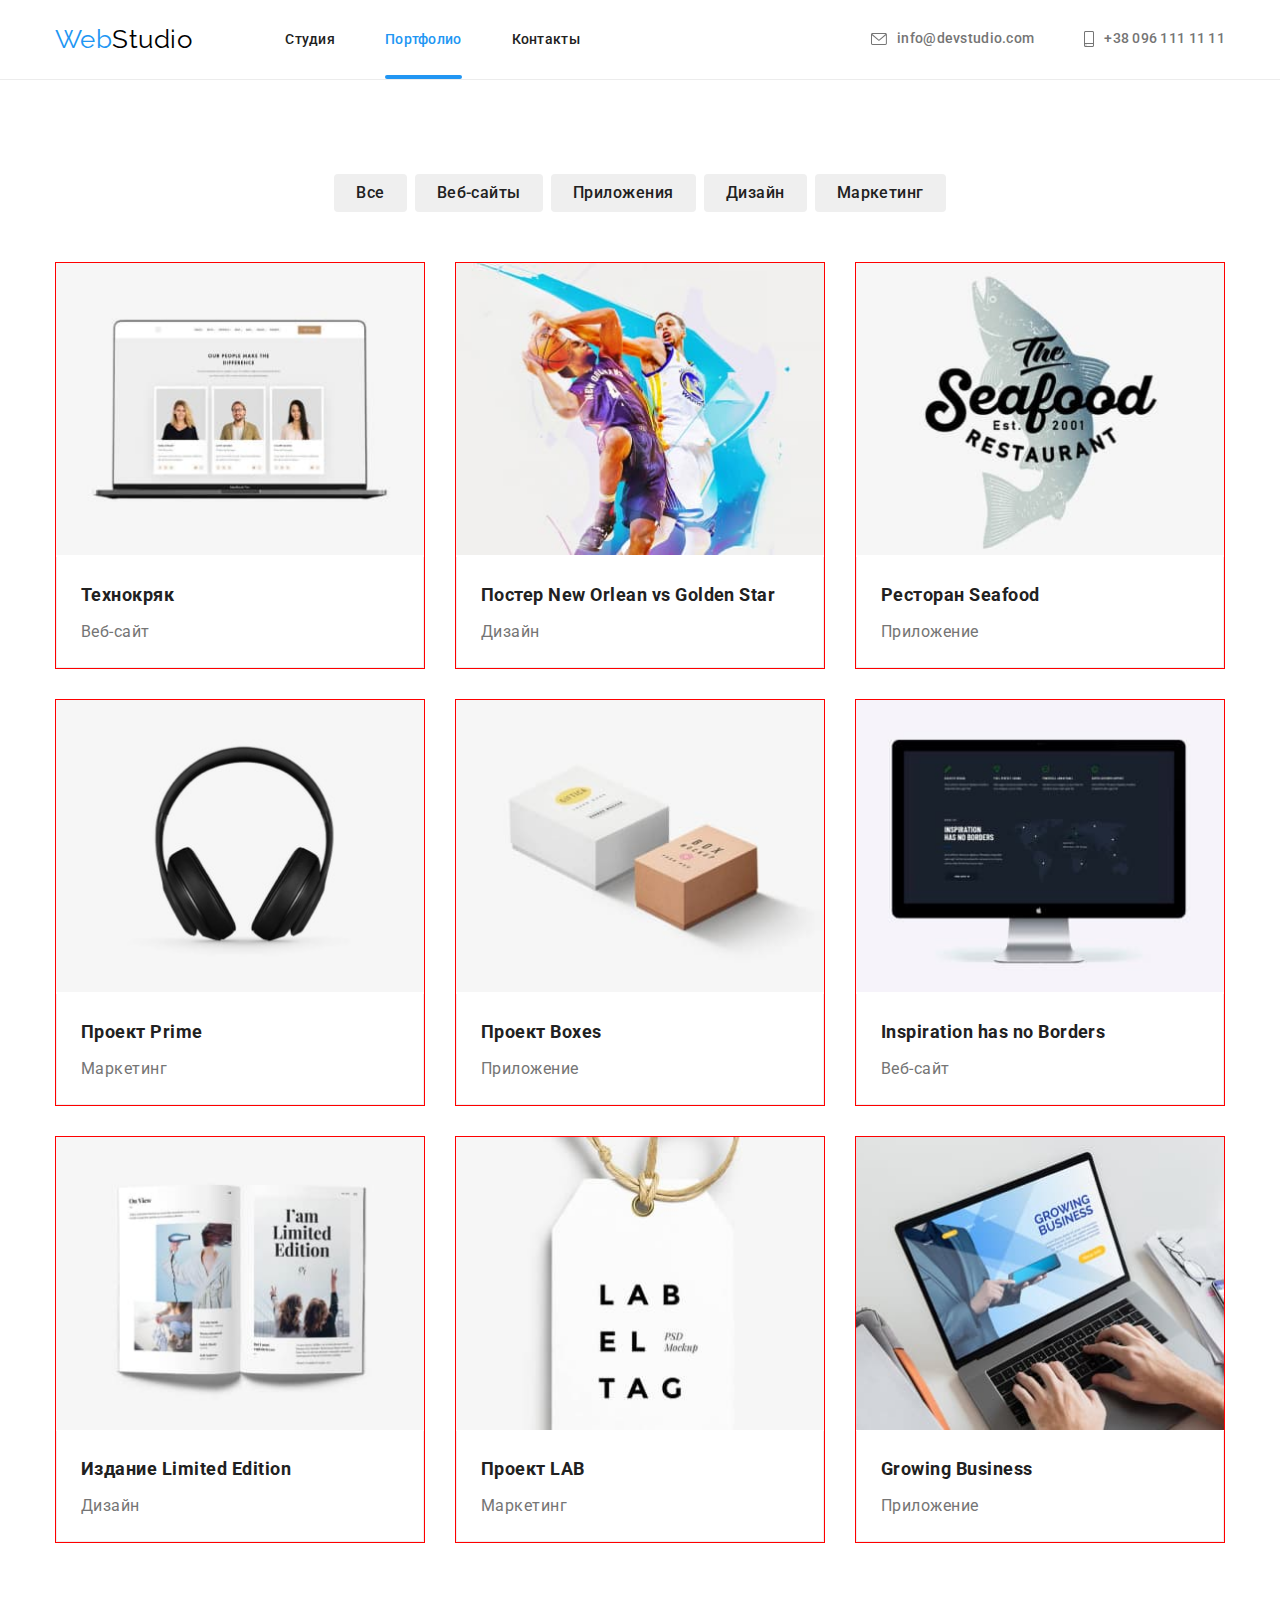
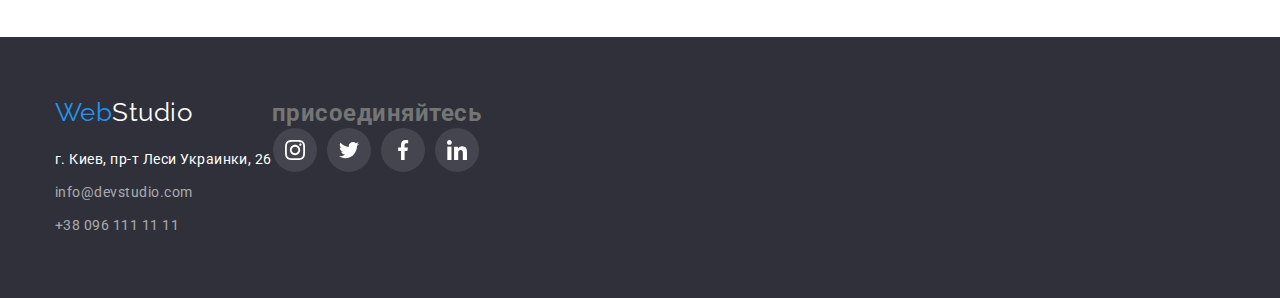
==== portfolio.html @ 3a7b6576 "Выполнены ТЗ, кроме анимации иконкам инпута" ====
<!DOCTYPE html>
<html lang="ru">

<head>
    <meta charset="UTF-8">
    <meta http-equiv="X-UA-Compatible" content="IE=edge">
    <meta name="viewport" content="width=device-width, initial-scale=1.0">
    <title>Портфолио</title>
    <link rel="preconnect" href="https://fonts.googleapis.com">
    <link rel="preconnect" href="https://fonts.gstatic.com" crossorigin>
    <link href="https://fonts.googleapis.com/css2?family=Raleway:wght@700&family=Roboto:wght@400;500;700;900&display=swap"
        rel="stylesheet">
    <link rel="stylesheet" href="https://cdnjs.cloudflare.com/ajax/libs/modern-normalize/1.1.0/modern-normalize.min.css">
    <link rel="stylesheet" href="./css/styles.css">
</head>

<body>
    <header class="header">
    
        <!-- Navigation -->
        <div class="container main-nav">
            <nav class="main-nav">
                <a href="./index.html" class="logo">
                    <span class="logo-part">Web</span>Studio
                </a>
    
                <ul class="site-nav list">
                    <li class="item"> <a href="./index.html" class="link">Студия</a> </li>
                    <li class="item current"> <a href="./portfolio.html" class="link current">Портфолио</a></li>
                    <li class="item"> <a href="" class="link">Контакты</a></li>
                </ul>
    
    
            </nav>
            <ul class="contacts list flex">
                <li class="item">
                    <a href="mailto:info@devstudio.com" class="link">
                        <svg class="contacts-icon" width="16" height="12">
                            <use href="./images/symbol-defs.svg#icon-mail"></use>
                        </svg>
                        info@devstudio.com</a>
                </li>
                <li class="item"> <a href="tel:+380961111111" class="link">
                        <svg class="contacts-icon" width="10" height="16">
                            <use href="./images/symbol-defs.svg#icon-tel"></use>
                        </svg>
                        +38 096 111 11 11</a></li>
            </ul>
        </div>
    
    </header>

    <main>
        <section class="container section">

            <!-- Project navigation -->

            <h1 class="visually-hidden">Наши проекты</h1>
            <ul class="project-nav list">
                <li class="item"><button type="button" class="filter">Все</button></li>
                <li class="item"><button type="button" class="filter">Веб-сайты</button></li>
                <li class="item"><button type="button" class="filter">Приложения</button></li>
                <li class="item"><button type="button" class="filter">Дизайн</button></li>
                <li class="item"><button type="button" class="filter">Маркетинг</button></li>    
            </ul>
        
            <!-- Project list -->
            <ul class="projects list">
                <li class="item">
                    <a href="" class="projects-item-link link">
                        
                        <div class="projects-thumb">
                            <img src="./images/techcrack.jpg" alt="Технокряк"
                            width="370" height="294">
                            <p class="projects-thumb-text">Ресурс предлагает комплексные предложения с разным уровнем функционала и сервисов. Все это позволит посетителю получить
                            исчерпывающие сведения о компании или частном лице.</p>
                            
                        </div>
                        
                        <div class="content">
                            <h2 class="name">Технокряк</h2>
                            <p class="type">Веб-сайт</p>
                        </div>
                            
                    </a>
                    
                </li>
                <li class="item">
                    <a href="" class="projects-item-link link">
                        <div class="projects-thumb">
                            <img src="./images/poster-new-orlean.jpg" alt="Постер New Orlean vs Golden Star" width="370" height="294">
                            <p class="projects-thumb-text">
                                Lorem ipsum dolor sit amet consectetur adipisicing elit. Natus consequuntur vitae, voluptas unde corporis minus?
                            </p>
                        </div>
                        
                        <div class="content">
                            <h2 class="name">Постер New Orlean vs Golden Star</h2>
                            <p class="type">Дизайн</p>
                        </div>
                            
                    </a>
                   
                </li>
                <li class="item">
                    <a href="" class="projects-item-link link">
                        <div class="projects-thumb">
                            <img src="./images/seafood.jpg" alt="Ресторан Seafood" width="370" height="294">
                            <p class="projects-thumb-text">
                                Lorem ipsum dolor sit amet consectetur adipisicing elit. Natus consequuntur vitae, voluptas unde corporis minus?
                            </p>
                        </div>
                        
                        <div class="content">
                            <h2 class="name">Ресторан Seafood</h2>
                            <p class="type">Приложение</p>  
                        </div>
                          
                    </a>
                    
                </li>
                <li class="item">
                    <a href="" class="projects-item-link link">
                        <div class="projects-thumb">
                            <img src="./images/prime.jpg" alt="Проект Prime" width="370" height="294">
                            <p class="projects-thumb-text">
                                Lorem ipsum dolor sit amet consectetur adipisicing elit. Natus consequuntur vitae, voluptas unde corporis minus?
                            </p>
                        </div>
                        
                        <div class="content">
                            <h2 class="name">Проект Prime</h2>
                            <p class="type">Маркетинг</p>
                        </div>
                          
                    </a>
                    
                </li>
                <li class="item">
                    <a href="" class="projects-item-link link">
                        <div class="projects-thumb">
                            <img src="./images/boxes.jpg" alt="Проект Boxes" width="370" height="294">
                            <p class="projects-thumb-text">
                                Lorem ipsum dolor sit amet consectetur adipisicing elit. Natus consequuntur vitae, voluptas unde corporis minus?
                            </p>
                        </div>
                        
                        <div class="content">
                            <h2 class="name">Проект Boxes</h2>
                            <p class="type">Приложение</p> 
                        </div>
                           
                    </a>
                    
                </li>
                <li class="item">
                    <a href="" class="projects-item-link link">
                        <div class="projects-thumb">
                            <img src="./images/inspiration.jpg" alt="Веб-сайт Inspiration has no Borders" width="370" height="294">
                            <p class="projects-thumb-text">
                                Lorem ipsum dolor sit amet consectetur adipisicing elit. Natus consequuntur vitae, voluptas unde corporis minus?
                            </p>
                        </div>
                        
                        <div class="content">
                            <h2 class="name">Inspiration has no Borders</h2>
                            <p class="type">Веб-сайт</p>  
                        </div>
                          
                    </a>
                    
                </li>
                <li class="item">
                    <a href="" class="projects-item-link link">
                        <div class="projects-thumb">
                            <img src="./images/publish.jpg" alt="Издание Limited Edition" width="370" height="294">
                            <p class="projects-thumb-text">
                                Lorem ipsum dolor sit amet consectetur adipisicing elit. Natus consequuntur vitae, voluptas unde corporis minus?
                            </p>
                        </div>
                        
                        <div class="content">
                            <h2 class="name">Издание Limited Edition</h2>
                            <p class="type">Дизайн</p>
                        </div>
                            
                    </a>
                    
                </li>
                <li class="item">
                    <a href="" class="projects-item-link link link">
                        <div class="projects-thumb">
                            <img src="./images/lab.jpg" alt="Проект LAB" width="370" height="294">
                            <p class="projects-thumb-text">
                                Lorem ipsum dolor sit amet consectetur adipisicing elit. Natus consequuntur vitae, voluptas unde corporis minus?
                            </p>
                        </div>
                        
                        <div class="content">
                            <h2 class="name">Проект LAB</h2>
                            <p class="type">Маркетинг</p>  
                        </div>
                          
                    </a>
                    
                </li>
                <li class="item">
                    <a href="" class="projects-item-link link link">
                        <div class="projects-thumb">
                            <img src="./images/business.jpg" alt="Приложение Growing Business" width="370" height="294">
                            <p class="projects-thumb-text">
                                Lorem ipsum dolor sit amet consectetur adipisicing elit. Natus consequuntur vitae, voluptas unde corporis minus?
                            </p>
                        </div>
                        
                        <div class="content">
                            <h2 class="name">Growing Business</h2>
                            <p class="type">Приложение</p>   
                        </div>
                         
                    </a>
                </li>    
            </ul>  
        </section>
    </main>

    <footer class="footer">
        <div class="container">
            <div class="footer-left">
                <a href="./index.html" class="footer-logo">
                    <span class="logo-part">Web</span>Studio
                </a>
    
                <address class="address">
                    <ul class="footer-contacts-list list">
                        <li class="footer-contacts-item"> <a href="https://goo.gl/maps/sBjycZR8X2mgEzcPA" target="_blank"
                                rel="noreferrer nofollow noopener" class="map">г. Киев, пр-т
                                Леси Украинки, 26</a></li>
                        <li class="footer-contacts-item"> <a href="mailto:info@devstudio.com" class="link">info@devstudio.com</a> </li>
                        <li class="footer-contacts-item"> <a href="tel:+380961111111" class="link">+38 096 111 11 11</a></li>
                    </ul>
    
                </address>
            </div>
    
            <div class="footer-right">
                <h2 class="footer-join-tittle tittle">присоединяйтесь</h2>
                <ul class="footer-networks-list list">
                    <li class="footer-networks-item">
                        <a href="https://www.instagram.com/" target="_blank" rel="noreferrer nofollow noopener"
                            class="footer-networks-link">
                            <svg class="footer-networks-icon">
                                <use href="./images/symbol-defs.svg#icon-instagram"></use>
                            </svg>
                        </a>
                    </li>
                    <li class="footer-networks-item">
                        <a href="https://www.twitter.com" target="_blank" rel="noreferrer nofollow noopener"
                            class="footer-networks-link">
                            <svg class="footer-networks-icon">
                                <use href="./images/symbol-defs.svg#icon-twitter"></use>
                            </svg>
                        </a>
                    </li>
                    <li class="footer-networks-item">
                        <a href="https://www.facebook.com" target="_blank" rel="noreferrer nofollow noopener"
                            class="footer-networks-link link">
                            <svg class="footer-networks-icon">
                                <use href="./images/symbol-defs.svg#icon-facebook"></use>
                            </svg>
                        </a>
                    </li>
                    <li class="footer-networks-item">
                        <a href="https://www.linkedin.com" target="_blank" rel="noreferrer nofollow noopener"
                            class="footer-networks-link">
                            <svg class="footer-networks-icon">
                                <use href="./images/symbol-defs.svg#icon-linkedin"></use>
                            </svg>
                        </a>
                    </li>
                </ul>
            </div>
    
        </div>
    
    </footer>
    </body>
    </html>
---- css/styles.css ----
/* Цвет основного текста #757575*/
/* Цвет заголовков #212121 */
/* Фоновый цвет #FFFFFF*/
/* Цвет акцента #2196F3*/

/* Hero section - разобраться с отступами */

:root {
    --primary-text-color: #757575;
    --tittle-text-color: #212121;
    --accent-text-color: #2196F3;
    --primary-white-color: #FFFFFF;
    --secondary-background-color: #F5F4FA;
    --additional-background-color: #2F303A;
    --box-shadow-color: rgba(0, 0, 0, 0.15);
    --primary-icon-color: #AFB1B8;
    --timing-function: cubic-bezier(0.4, 0, 0.2, 1);
}

body {
    background: var(--primary-white-color);
    color: var(--primary-text-color);
    font-family: 'Roboto',
    sans-serif;
    letter-spacing: 0.03em;
}

img {
    display: block;
    max-width: 100%;
    height: auto;
}
address {
    font-style: normal;
}

.list {
    padding: 0;
    margin: 0;

    list-style: none;
    
}

.link {
    text-decoration: none;
    color: inherit;
}

.container {
    width: 1200px;
    padding-left: 15px;
    padding-right: 15px;
    margin-left: auto;
    margin-right: auto;
}

.section {
    padding-top: 94px;
    padding-bottom: 94px;
}

h1, h2, h3, h4, h5, h6, p {
    margin-top: 0;
    margin-bottom: 0;

}

.logo {
    color: #000000;
    font-family: 'Raleway',
    sans-serif;
    font-size: 26px;
    line-height: 1.19;
    text-decoration: none;
    
}

.logo-part {
    color: #2196F3;
}

.visually-hidden {
    position: absolute;
    width: 1px;
    height: 1px;
    margin: -1px;
    border: 0;
    padding: 0;

    white-space: nowrap;
    clip-path: inset(100%);
    clip: rect(0 0 0 0);
    overflow: hidden;
}

/* Header styles */

.header {
    
    padding-top: 24px;
    padding-bottom: 24px;
    border-bottom: 1px solid #ECECEC;
}

.main-nav {
    display: flex;
    align-items: center;

}

.site-nav {
    display: flex;
    margin-left: 93px;
}

.site-nav .link {
    color: var(--tittle-text-color);

    font-weight: 500;
    font-size: 14px;
    line-height: 1.14;
    letter-spacing: 0.02em;

    text-decoration: none;

    transition: color 250ms var(--timing-function);
}
.site-nav .item:not(:last-child) {
margin-right: 50px;

}

.site-nav .link:hover, .site-nav .link:focus {
    color: var(--accent-text-color);
}

.item.current {
    position: relative;
}
.site-nav .link.current {
    position: relative;
    color: var(--accent-text-color);
    padding-bottom: 31px;
}


.site-nav .link.current::after {
    content: '';
    position: absolute;
    display: block;
    left: 0;
    bottom: -1px;

    height: 4px;
    width: 100%;
    background: var(--accent-text-color);
    border-radius: 2px;
}

.contacts.flex {
    display: flex;
    margin-left: auto;
}
.contacts.flex .item+.item {
    margin-left: 50px;
}

.contacts .link  {
    color: var(--primary-text-color);
    display: flex;
    align-items: center;
    font-weight: 500;
    font-size: 14px;
    line-height: 1.14;
    letter-spacing: 0.02em;

    text-decoration: none;

    transition: color 250ms var(--timing-function);
}

.contacts-icon {
    display: block;
    margin-right: 10px;
    fill: currentColor;
    
}


.contacts .link:hover,  .contacts .link:focus {
    color: var(--accent-text-color);

}


/* Hero styles */

/* Временно доблен фон */
.hero.section {
    background-color: var(--additional-background-color);
    text-align: center; 
    padding-top: 200px;
    padding-bottom: 200px;
    margin: 0 auto;
    background-image: linear-gradient(
        to right,
            rgba(47, 48, 58, 0.4),
            rgba(47, 48, 58, 0.4)), 
        url(../images/hero-background.jpg);
    background-repeat: no-repeat;
    background-size: cover;
    max-width: 1600px;
    height: 600px;

    
    

    
}

.hero.tittle {
    color: var(--primary-white-color);

    font-weight: 900;
    font-size: 44px;
    line-height: 1.36;

    letter-spacing: 0.06em;

    text-transform: uppercase;
    margin-bottom: 30px;
}

.button {
    background:var(--accent-text-color);
    box-shadow: 0px 4px 4px var(--box-shadow-color);
    border-radius: 4px;
    color: var(--primary-white-color);
    cursor: pointer;

    
    font-weight: 700;
    font-size: 16px;
    line-height: 1.88;
    font-family: inherit;
    letter-spacing: 0.06em;
    border: none;
    padding: 10px 32px;

    transition: background-color 250ms var(--timing-function);
    
    
}

.button:hover, .button:focus {
    background-color: #188CE8;;
}



/* Benefits */

.benefits {
    display: flex;
    
}
.benefits .item {
    
    width: 270px
}

.benefits .item:not(:last-child) {
    margin-right: 30px;
}

.benefits-icon-container {
    padding: 25px 100px;
    margin-bottom: 30px;

    background-color: #F5F4FA;
    border-radius: 4px;
    
}
.benefits-icon {
    display: flex;
    width: 70px;
    height: 70px;
    

    
    
    
}
.benefits .tittle {
    color: var(--tittle-text-color);

    font-size: 14px;
    line-height: 1.14;
    text-transform: uppercase;
    margin-bottom: 10px;


}

.benefits .text {
    
    font-size: 14px;
    line-height: 1.71;
}

/* Our work */

.our-work.section {
    padding-top: 0;
}
.section-tittle {
    color: var(--tittle-text-color);

    font-size: 36px;
    line-height: 1.17;
    text-align: center;
    margin-bottom: 50px;
    
}

.our-work.list {
    
    display: flex;
}
.work-item {
    position: relative;
}

.work-item-tittle {
    position: absolute;
    bottom: 0;
    left: 0;
    width: 100%;
    height: 70px;
    display: flex;
    justify-content: center;
    align-items: center;
    /* padding: 27px 0; */

    font-size: 14px;
    line-height: 1.14;
    text-align: center;
    text-transform: uppercase;
    color: var(--primary-white-color);
    background: rgba(47, 48, 58, 0.8);

}
.our-work .item+ .item {
    margin-left: 30px;
    
}


/* ===========================Team=================================== */
.team.section {
    background-color: var(--secondary-background-color);
    
}

.our-team {
    display: flex;
}

.our-team .item {

    
    text-align: center;

    box-shadow: 0px 1px 3px rgba(0, 0, 0, 0.12), 0px 1px 1px rgba(0, 0, 0, 0.14), 0px 2px 1px rgba(0, 0, 0, 0.2);
    border-radius: 0px 0px 4px 4px;
    background-color: var(--primary-white-color);
}

.our-team .item:not(:last-child) {
    margin-right: 30px;
}

.our-team .content {
    padding-top: 30px;
    padding-bottom: 30px;
}

.our-team .name {
    color: var(--tittle-text-color);
    
    font-weight: 500;
    font-size: 16px;
    line-height: 1.19;

    margin-bottom: 10px;
}

.our-team .staff {

    font-weight: 400;
    font-size: 16px;
    line-height: 1.19;
    margin-bottom: 16px;
}

.team-networks-list {
    display: flex;
    justify-content: center;
    
    
}

.team-networks-link {
    width: 44px;
    height: 44px;
    border-radius: 50%;
    display: flex;
    justify-content: center;
    align-items: center;
    fill: var(--primary-icon-color);

    transition: background-color 250ms var(--timing-function), 
    fill 250ms var(--timing-function);
}

.team-networks-icon {
    width: 20px;
    height: 20px;
}

.team-networks-item:not(:last-child) {
    margin-right: 10px;
}



.team-networks-link:hover, .team-networks-link:focus {
    background-color: var(--accent-text-color);
    fill: var(--primary-white-color);
    
}


/*==============  CLIENTS ==================*/

.clients-tittle {
    margin-bottom: 50px;

    font-size: 36px;
    line-height: 1.67;
    text-align: center;
    color: var(--tittle-text-color);
}

.clients-list {
    display: flex;
    
    
}

.clients-item:not(:last-child) {
    margin-right: 30px ;
}

.clients-item-link {
    width: 170px;
    height: 92px;
    border: 1px solid var(--primary-icon-color);
    border-radius: 4px;
    display: flex;
    align-items: center;
    justify-content: center;
    fill: var(--primary-icon-color);



    transition: border 250ms var(--timing-function),
    fill 250ms var(--timing-function);
    
}

.clients-item-link:hover, .clients-item-link:focus {
    fill: var(--accent-text-color);
    border: 1px solid var(--accent-text-color);
    

}

.clients-item-icon {
    display: flex;
}


/* ================Footer ======================*/

.footer {
    background: var(--additional-background-color);
    padding-top: 60px;
    padding-bottom: 60px;
}

.footer-logo {
    color: white;
    font-family: 'Raleway',
    sans-serif;
    font-size: 26px;
    line-height: 1.19;
    text-decoration: none;

    margin-bottom: 20px;
}

.address {
    font-style: normal;
    font-size: 14px;
    line-height: 1.71;

    margin-top: 20px;

}
.address .map {
    color: #FFFFFF;

    font-weight: 400;
    text-decoration: none;

    transition: color 250ms var(--timing-function);
}

/* .address .link {
    color: rgba(255, 255, 255, 0.6);

    font-weight: 400;
    text-decoration: none;
} */

.address .map:hover, address .map:focus {
    color: var(--accent-text-color);
}


.address .item:not(:last-child) {
    margin-bottom: 9px;
}

.footer-contacts-item .link {
    color: rgba(255, 255, 255, 0.6);
    
    font-weight: 400;
    text-decoration: none;
    font-size: 14px;
    line-height: 1.71;
    
    transition: color 250ms var(--timing-function);
}

.footer-contacts-item:not(:last-child) {
    margin-bottom: 9px;
}

.footer-contacts-item .link:hover, .footer-contacts-item .link:focus {
    color: var(--accent-text-color);
}

.footer .container {
    display: flex;
    align-items: baseline;
}

.footer-center {
    margin-left: 70px;
}

.footer--tittle {
    margin-bottom: 20px;
    font-weight: 700;
    font-size: 14px;
    line-height: 1.14;
    text-transform: uppercase;
    color: var(--primary-white-color);
}

.footer-networks-list {
    display: flex;
    justify-content: center;


}

.footer-networks-link {
    padding: 12px;
    width: 44px;
    height: 44px;
    border-radius: 50%;
    display: flex;
    fill: var(--primary-white-color);
    background: rgba(255, 255, 255, 0.1);

    transition: background-color 250ms var(--timing-function);
}

.footer-networks-link:hover, .footer-networks-link:focus {
    background-color: var(--accent-text-color);

}

.footer-networks-icon {
    width: 20px;
    height: 20px;
}

.footer-networks-item:not(:last-child) {
    margin-right: 10px;
}

.footer-subscribe {
    margin-left: 93px;
}

.footer-subscribe-flex {
    display: flex;
}

.footer-subscribe-input {
    margin-right: 12px;
    padding: 15px 16px;
    min-width: 358px;

    border: 1px solid rgba(255, 255, 255, 0.3);
    filter: drop-shadow(0px 4px 4px rgba(0, 0, 0, 0.15));
    border-radius: 4px;
    background-color: transparent;
    color: var(--primary-white-color);

    transition: border-color 250ms var(--timing-function);
}

.footer-subscribe-input:focus {
    border-color: var(--accent-text-color);
    outline: none;
}

.footer-subscribe-input::placeholder {
    font-size: 16px;
    line-height: 1.25;
    /* color: #FFFFFF 60%; */
    color: rgba(255, 255, 255, 0.6);
}

.footer-subsribe-button {
    display: flex;
    justify-content: center;
    align-items: center;

    padding: 10px 28px;
    color: var(--primary-white-color);
    min-width: 200px;

}

.footer-subsribe-button::after {
    content: '';
    display: block;
    width: 24px;
    height: 24px;
    background-image: url(../images/icon-send.svg);
    background-size: contain;

    margin-left: 10px;

}

/* =============Modal backdrop=============== */

.backdrop {
    position: fixed;
    top: 0;
    left: 0;
    width: 100%;
    height: 100%;
    background-color: rgba(0, 0, 0, 0.2);
    
    opacity: 1;
    transition: opacity 250ms var(--timing-function);
}

.backdrop.is-hidden {
    opacity: 0;
    pointer-events: none;
    /* visibility: hidden; */
}

.modal {
    position: absolute;
    top: 50%;
    left: 50%;
    transform: translate(-50%, -50%) scale(1);
    transition: transform 250ms var(--timing-function);
    display: block;
    opacity: 1;

    display: flex;
    flex-direction: column;
    align-items: center;

    width: 528px;
    height: 581px;
    padding: 40px;

    background: var(--primary-white-color);
    box-shadow: 0px 1px 3px rgba(0, 0, 0, 0.12), 0px 1px 1px rgba(0, 0, 0, 0.14), 0px 2px 1px rgba(0, 0, 0, 0.2);
    border-radius: 4px;
    
}

.backdrop.is-hidden .modal {
    transform: translate(-50%, -50%) scale(0.5);
}

.modal-button-close {
    position: absolute;
    top: 8px;
    right: 8px;
    width: 30px;
    height: 30px;
    display: flex;
    justify-content: center;
    align-items: center;
    cursor: pointer;

    background-color: var(--primary-white-color);
    fill: #000000;
    border: 1px solid rgba(0, 0, 0, 0.1);
    border-radius: 15px;
    padding: 6px;

    transition: fill 250ms var(--timing-function);
}   

.modal-button-close:hover, .modal-button-close:focus {
    fill: var(--accent-text-color);
}

.modal-tittle {
    margin-bottom: 12px;

    font-size: 20px;
    line-height: 1.15;
    text-align: center;
    color: var(--tittle-text-color);
}

.modal-form {
    margin-left: auto;
    margin-right: auto;
    display: flex;
    flex-direction: column;
    
    

}
.modal-form-field {
    display: flex;
    flex-direction: column;
    position: relative;
}

.modal-form-field:not(:last-child) {
    margin-bottom: 10px;
}

.modal-form-label {
    
    margin-bottom: 4px;

    font-size: 12px;
    line-height: 1.17;
    letter-spacing: 0.01em;
}

.modal-form-input {
    height: 40px;
    padding: 12px 42px;

    border: 1px solid rgba(33, 33, 33, 0.2);
    border-radius: 4px;
    transition: border-color 2500ms var(--timing-function);
}



.modal-form-input:focus + .modal-input-icon {
    fill: var(--accent-text-color);
    
}

.modal-form-input:focus {
    border-color: var(--accent-text-color);
    outline: none;
   
}

.modal-input-icon {

    position: absolute;
    left: 12px;
    bottom: 12px;
    margin: 0;
    width: 18px;
    height: 18px;
    fill: var(--tittle-text-color);
}

.modal-form-textarea {
    margin-bottom: 20px;
    padding: 12px 16px;
    width: 448px;
    height: 120px;

    border: 1px solid rgba(33, 33, 33, 0.2);
    border-radius: 4px;

    resize: none;
}

.modal-form-textarea::placeholder {
    font-size: 12px;
    line-height: 1.17;
    letter-spacing: 0.01em;
    color: #75757580;

    transition: border-color 2500ms var(--timing-function);
}

.modal-form-textarea:focus {
    border-color: var(--accent-text-color);
    outline: none;
}

.modal-form-checkbox {
    display: flex;
    margin-bottom: 30px;
    justify-content: center;
    align-items: center;
}

.modal-checkbox-icon {
    display: inline-block;
    width: 16px;
    height: 15px;

    border: 2px solid var(--tittle-text-color);
    border-radius: 2px;

    margin-right: 8px;
}

.modal-form-check:checked + .modal-checkbox-icon {
    background-color: var(--accent-text-color);
    background-image: url(../images/icon-check.svg);
    background-size: contain;
    border-color: transparent;
    background-origin: border-box;
    
}

.modal-checkbox-label {
    font-size: 14px;
    line-height: calc(24 / 14);
}

.modal-checkbox-terms {
    color: var(--accent-text-color);
}

.modal-button-submit {


    min-width: 200px;
    height: 50px;


    color: var(--primary-white-color);
    background-color: var(--accent-text-color);

    box-shadow: 0px 4px 4px rgba(0, 0, 0, 0.15);
    border-radius: 4px;
}






/*^^^^^^^^^^^^^^^^^ PORTFOLIO.HTML STYLES ^^^^^^^^^^^^^^^^^^^^^^^^^^^^*/

/*=================== Project list =======================*/
.project-nav.list {

   margin-bottom: 50px;
   display: flex;
   justify-content: center;
}

.project-nav .item:not(:last-child) {
    margin-right: 8px;
}


.project-nav .filter{
    color: var(--tittle-text-color);
    cursor: pointer;
    border-radius: 4px;

    font-family: inherit;
    font-weight: 500;
    font-size: 16px;
    line-height: 1.63;
    border: none;
    text-align: center;
    letter-spacing: 0.03em;

    padding: 6px 22px;
    transition: background-color 250ms var(--timing-function),
    color 250ms var(--timing-function),
    box-shadow 250ms var(--timing-function);
    ;
}



.project-nav .filter:hover, .project-nav .filter:focus {
    background-color: var(--accent-text-color);
    color: var(--primary-white-color);
    box-shadow: 0px 3px 1px rgba(0, 0, 0, 0.1), 0px 1px 2px rgba(0, 0, 0, 0.08), 0px 2px 2px rgba(0, 0, 0, 0.12);
    
}


.projects {
    display: flex;
    flex-wrap: wrap;
    margin-left: -30px;
    margin-top: -30px;
    
    
    
}

.projects .item {
    margin-left: 30px;
    margin-top: 30px;
    flex-basis: calc((100% - 90px) / 3);
    z-index: 9;
    border: 4px;
    border: 1px solid red;

    /* overflow: hidden; */
   
    
}

.projects-item-link {
    display: block;
    transition: box-shadow 250ms var(--timing-function);
}

.projects-item-link:hover, .projects-item-link:focus {
    box-shadow: 0px 1px 1px rgba(0, 0, 0, 0.12), 0px 4px 4px rgba(0, 0, 0, 0.06), 1px 4px 6px rgba(0, 0, 0, 0.16);
}

.projects-thumb {
    position: relative;

    content: '';
    /* position: absolute; */
    top: 0;
    left: 0;
    width: 100%;
    height: 294px;
    overflow: hidden;

} 



.projects-thumb-text {
    
    position: absolute;
    top: 0;
    left: 0;

    color: var(--primary-white-color);
    background-color: rgba(33, 150, 243, 0.9);
    padding: 63px 24px;
    width: 100%;
    height: 100%;

    transform: translateY(101%);
    transition: transform 250ms var(--timing-function); 


    font-size: 18px;
    line-height: 1.56; 
}


.projects-item-link:hover 
.projects-thumb-text, .projects-item-link:focus .projects-thumb-text
{
    transform: translateY(0);
    
}



.projects .content {
    padding: 20px 24px;
    
    border: 1px solid #EEEEEE;
    border-top: none;
}

.projects .name{
    color: var(--tittle-text-color);

    font-size: 18px;
    line-height: 2;
    margin-bottom: 4px;
}

.projects .type {
    font-size: 16px;
    line-height: 1.88;
    margin: 0;
}
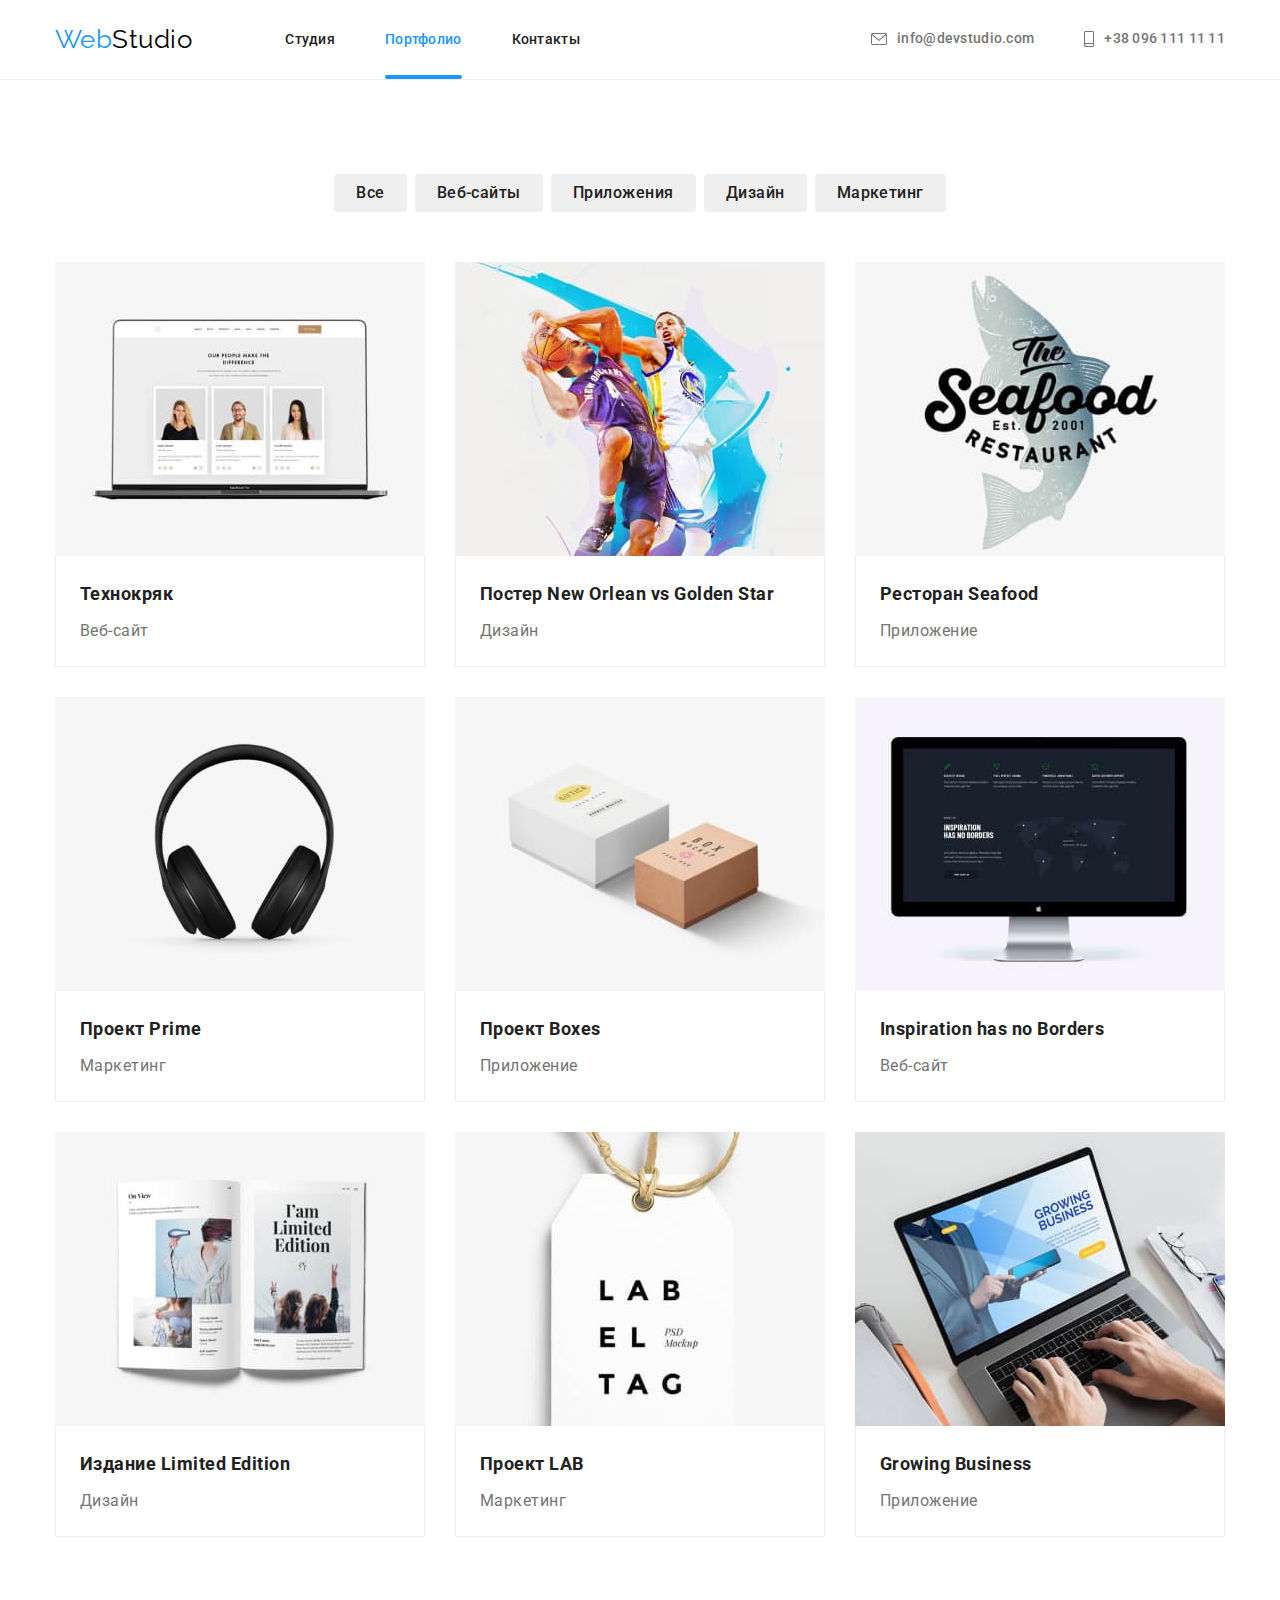
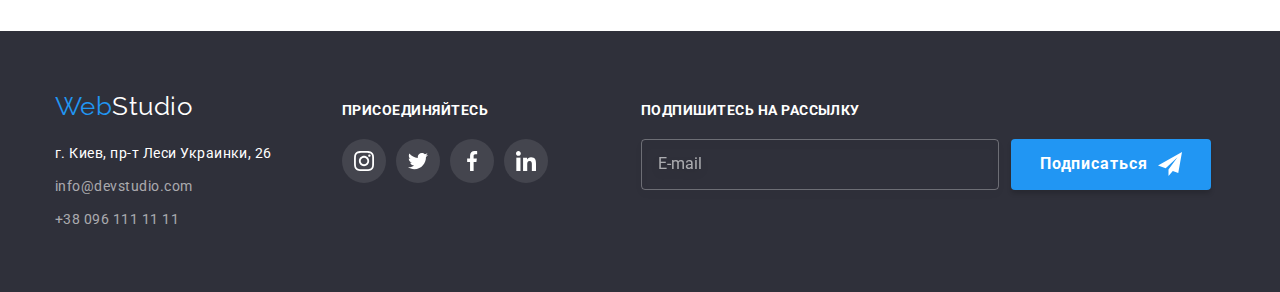
==== commit deeeed27: "Правки" ====
--- a/portfolio.html
+++ b/portfolio.html
@@ -236,15 +236,17 @@
                         <li class="footer-contacts-item"> <a href="https://goo.gl/maps/sBjycZR8X2mgEzcPA" target="_blank"
                                 rel="noreferrer nofollow noopener" class="map">г. Киев, пр-т
                                 Леси Украинки, 26</a></li>
-                        <li class="footer-contacts-item"> <a href="mailto:info@devstudio.com" class="link">info@devstudio.com</a> </li>
-                        <li class="footer-contacts-item"> <a href="tel:+380961111111" class="link">+38 096 111 11 11</a></li>
+                        <li class="footer-contacts-item"> <a href="mailto:info@devstudio.com"
+                                class="link">info@devstudio.com</a> </li>
+                        <li class="footer-contacts-item"> <a href="tel:+380961111111" class="link">+38 096 111 11 11</a>
+                        </li>
                     </ul>
     
                 </address>
             </div>
     
-            <div class="footer-right">
-                <h2 class="footer-join-tittle tittle">присоединяйтесь</h2>
+            <div class="footer-center">
+                <h2 class="footer--tittle tittle">присоединяйтесь</h2>
                 <ul class="footer-networks-list list">
                     <li class="footer-networks-item">
                         <a href="https://www.instagram.com/" target="_blank" rel="noreferrer nofollow noopener"
@@ -280,6 +282,15 @@
                     </li>
                 </ul>
             </div>
+    
+            <label class="footer-subscribe">
+                <p class="footer--tittle tittle">Подпишитесь на рассылку</p>
+                <div class="footer-subscribe-flex">
+                    <input class="footer-subscribe-input" type="email" name="subscription" placeholder="E-mail">
+                    <button class="footer-subsribe-button button" type="submit">Подписаться</button>
+                </div>
+            </label>
+    
     
         </div>
     
--- a/css/styles.css
+++ b/css/styles.css
@@ -786,10 +786,12 @@
 
     border: 1px solid rgba(33, 33, 33, 0.2);
     border-radius: 4px;
-    transition: border-color 2500ms var(--timing-function);
-}
-
-
+    transition: border-color 250ms var(--timing-function);
+}
+
+.modal-form-input + .modal-input-icon {
+    transition: fill 250ms var(--timing-function);
+}
 
 .modal-form-input:focus + .modal-input-icon {
     fill: var(--accent-text-color);
@@ -822,6 +824,8 @@
     border: 1px solid rgba(33, 33, 33, 0.2);
     border-radius: 4px;
 
+    transition: border-color 250ms var(--timing-function);
+
     resize: none;
 }
 
@@ -831,7 +835,7 @@
     letter-spacing: 0.01em;
     color: #75757580;
 
-    transition: border-color 2500ms var(--timing-function);
+    
 }
 
 .modal-form-textarea:focus {
@@ -955,9 +959,7 @@
     flex-basis: calc((100% - 90px) / 3);
     z-index: 9;
     border: 4px;
-    border: 1px solid red;
-
-    /* overflow: hidden; */
+
    
     
 }
@@ -975,7 +977,7 @@
     position: relative;
 
     content: '';
-    /* position: absolute; */
+
     top: 0;
     left: 0;
     width: 100%;
